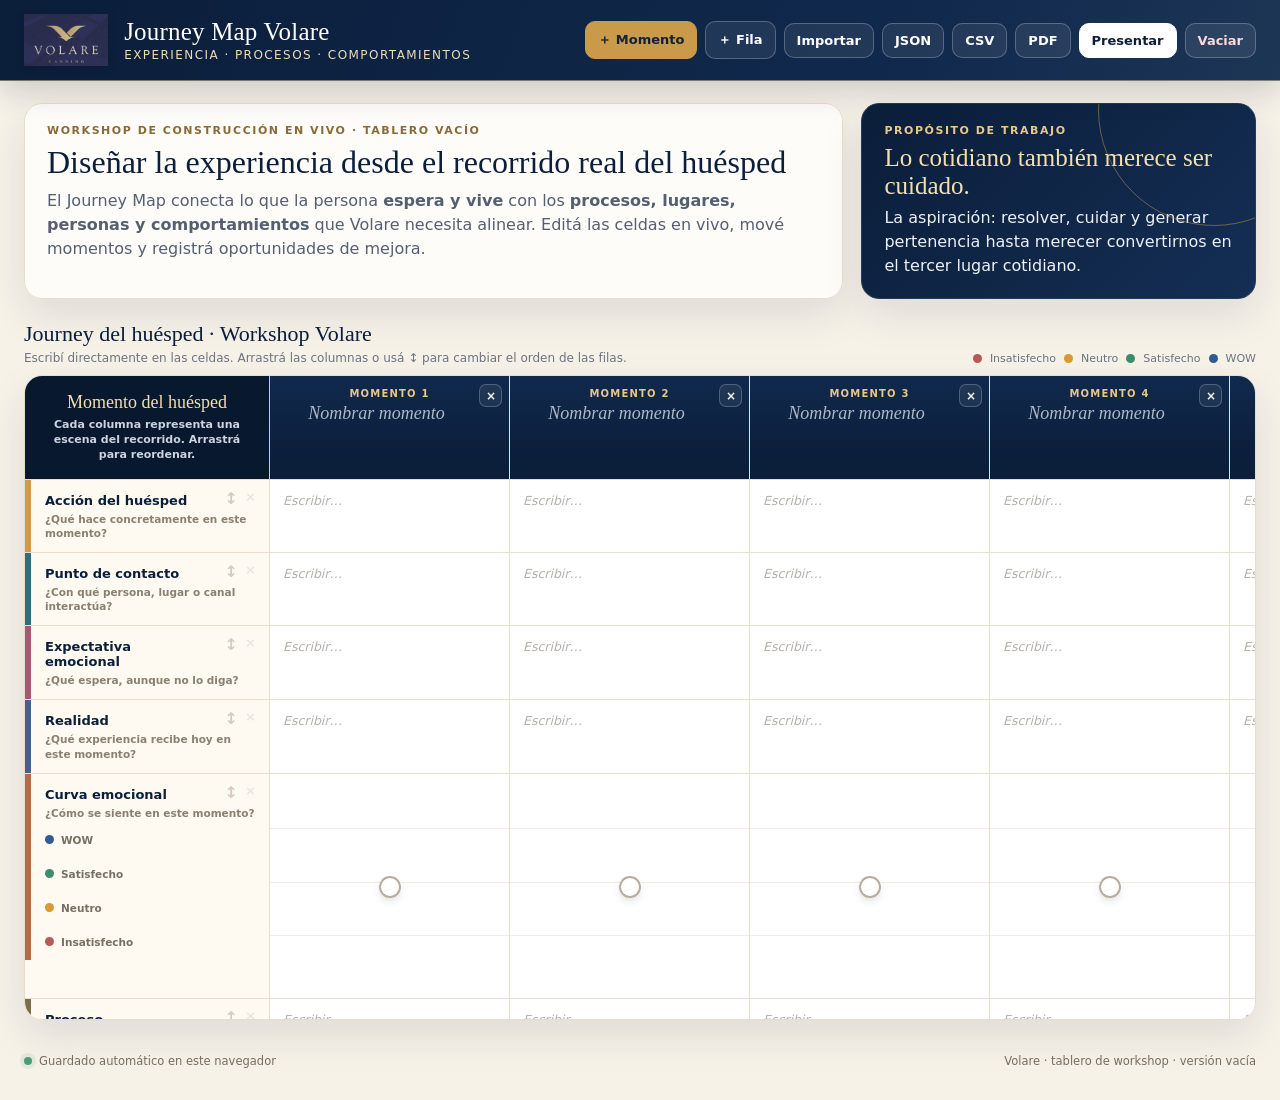
==== index (7).html @ 55993549 "nuevo movimiento filas" ====
<!doctype html>
<html lang="es">
<head>
<meta charset="utf-8" />
<meta name="viewport" content="width=device-width, initial-scale=1" />
<title>Journey Map Volare · Workshop</title>
<link rel="icon" type="image/png" sizes="64x64" href="[data-uri]" />
<style>
  :root{
    --navy:#0B1E3A;
    --navy-2:#132B50;
    --cream:#F7F2E8;
    --paper:#FFFCF7;
    --gold:#C89A4A;
    --gold-2:#E6C98F;
    --ink:#1C2740;
    --muted:#6E7480;
    --line:#E8DDC9;
    --good:#3A8D6D;
    --warn:#D79A35;
    --bad:#B85858;
    --wow:#325A93;
    --shadow:0 16px 40px rgba(11,30,58,.10);
  }
  *{box-sizing:border-box}
  html,body{margin:0;background:var(--cream);color:var(--ink);font-family:Inter, ui-sans-serif, system-ui, -apple-system, BlinkMacSystemFont,"Segoe UI",sans-serif}
  body{min-height:100vh}
  button,input,select,textarea{font:inherit}
  .app{min-height:100vh}
  .topbar{
    position:sticky; top:0; z-index:50;
    background:linear-gradient(110deg,var(--navy),#10294d 72%,#1d3656);
    color:white; box-shadow:0 10px 30px rgba(11,30,58,.18);
    border-bottom:1px solid rgba(230,201,143,.5);
  }
  .topbar-inner{max-width:1800px;margin:auto;padding:14px 24px;display:flex;gap:18px;align-items:center;justify-content:space-between}
  .brand{display:flex;align-items:center;gap:16px;min-width:300px}
  .brand img{height:52px;width:auto;object-fit:contain;filter:drop-shadow(0 2px 4px rgba(0,0,0,.15))}
  .brand-copy h1{font-family:Georgia, 'Times New Roman',serif;font-size:25px;line-height:1;margin:0 0 4px;font-weight:500;letter-spacing:.2px}
  .brand-copy p{margin:0;font-size:12px;letter-spacing:.12em;text-transform:uppercase;color:#eedcb7}
  .toolbar{display:flex;gap:8px;align-items:center;flex-wrap:wrap;justify-content:flex-end}
  .btn{border:1px solid rgba(255,255,255,.24);background:rgba(255,255,255,.08);color:white;border-radius:10px;padding:9px 12px;cursor:pointer;transition:.15s;display:inline-flex;gap:7px;align-items:center;font-weight:650;font-size:13px}
  .btn:hover{background:rgba(255,255,255,.16);transform:translateY(-1px)}
  .btn.gold{background:var(--gold);border-color:var(--gold);color:#12213a}
  .btn.gold:hover{background:#d8ad60}
  .btn.light{background:#fff;color:var(--navy);border-color:#fff}
  .btn.danger{color:#ffd8d8}
  .btn.small{padding:6px 9px;font-size:12px;border-radius:8px}
  .hero{max-width:1800px;margin:0 auto;padding:22px 24px 12px;display:grid;grid-template-columns:1.35fr .65fr;gap:18px}
  .hero-card{background:rgba(255,255,255,.74);border:1px solid var(--line);border-radius:18px;padding:20px 22px;box-shadow:var(--shadow);backdrop-filter:blur(7px)}
  .eyebrow{font-size:11px;text-transform:uppercase;letter-spacing:.14em;color:#8a6b37;font-weight:800;margin-bottom:7px}
  .hero h2{font-family:Georgia, 'Times New Roman',serif;font-weight:500;font-size:32px;margin:0 0 8px;color:var(--navy)}
  .hero p{margin:0;line-height:1.5;color:#555f70}
  .purpose{background:linear-gradient(135deg,var(--navy),#142e54);color:white;border-color:#243a5a;position:relative;overflow:hidden}
  .purpose:after{content:"";position:absolute;right:-75px;top:-110px;width:230px;height:230px;border:1px solid rgba(200,154,74,.5);border-radius:50%}
  .purpose .eyebrow{color:#e9c988}
  .purpose h3{font-family:Georgia,serif;font-size:25px;margin:3px 0 6px;color:#f4dfae;font-weight:500}
  .purpose p{color:#eef1f5;max-width:630px}
  .board-shell{max-width:1800px;margin:0 auto;padding:10px 24px 34px}
  .board-meta{display:flex;justify-content:space-between;align-items:flex-end;gap:14px;margin:0 0 10px}
  .board-meta h3{margin:0;font-family:Georgia,serif;font-size:22px;font-weight:500;color:var(--navy)}
  .board-meta .hint{font-size:12px;color:var(--muted);margin-top:4px}
  .legend{display:flex;gap:8px;align-items:center;flex-wrap:wrap;font-size:11px;color:#6c7280}
  .dot{width:9px;height:9px;border-radius:50%;display:inline-block}
  .board-wrap{background:white;border:1px solid var(--line);border-radius:18px;box-shadow:var(--shadow);overflow:auto;max-height:calc(100vh - 255px);position:relative}
  table{border-collapse:separate;border-spacing:0;min-width:1550px;width:max-content;background:white}
  th,td{border-right:1px solid #eadfcf;border-bottom:1px solid #eadfcf;vertical-align:top}
  thead th{position:sticky;top:0;z-index:20;background:var(--navy);color:white;min-width:240px;width:240px;padding:0}
  thead th.corner{left:0;z-index:35;min-width:245px;width:245px;background:#08192f;border-right:1px solid #e2c98f}
  .corner-inner{padding:16px 18px}
  .corner-title{font-family:Georgia,serif;font-size:18px;color:#f3dfb1;margin:0 0 5px;font-weight:500}
  .corner-sub{font-size:11px;color:#cbd4e0;line-height:1.35}
  .stage-head{padding:12px 12px 10px;min-height:86px;position:relative;cursor:grab;background:linear-gradient(180deg,#10294d,#0b1e3a)}
  .stage-head.dragging{opacity:.5}
  .stage-kicker{font-size:10px;text-transform:uppercase;letter-spacing:.12em;color:#e8c981;font-weight:800;margin-bottom:5px}
  .stage-title{font-family:Georgia,serif;font-weight:500;font-size:18px;line-height:1.1;padding-right:26px}
  .stage-title:empty:before{content:"Nombrar momento";color:#aeb8c6;font-style:italic}
  .stage-tools{position:absolute;right:7px;top:8px;display:flex;flex-direction:column;gap:5px}
  .icon-btn{width:23px;height:23px;border-radius:7px;border:1px solid rgba(255,255,255,.22);background:rgba(255,255,255,.07);color:#fff;cursor:pointer;display:grid;place-items:center;font-size:12px}
  .icon-btn:hover{background:rgba(255,255,255,.18)}
  tbody th{position:sticky;left:0;z-index:12;width:245px;min-width:245px;background:#fffaf1;padding:0;text-align:left}
  .row-label{padding:13px 14px 12px;border-left:6px solid var(--rowColor,#c89a4a);min-height:72px;position:relative}
  .row-label strong{font-size:13px;color:var(--navy);display:block;padding-right:52px}
  .row-label small{display:block;color:#898071;line-height:1.35;margin-top:4px;font-size:10.5px}
  .row-drag-handle{position:absolute;right:27px;top:8px;width:22px;height:22px;padding:0;border:0;background:transparent;color:#9a8e7b;cursor:grab;font-size:16px;line-height:1;opacity:.42;display:grid;place-items:center}
  .row-drag-handle:active{cursor:grabbing}
  .row-delete{position:absolute;right:7px;top:8px;border:0;background:transparent;color:#aaa;cursor:pointer;font-size:13px;opacity:.25}
  tr:hover .row-delete,tr:hover .row-drag-handle,.row-drag-handle:focus{opacity:1}
  tbody tr.row-dragging{opacity:.5}
  tbody tr.row-drop-target .row-label{box-shadow:inset 0 3px 0 var(--gold)}
  td{width:240px;min-width:240px;background:#fff;padding:0}
  .cell{min-height:72px;padding:12px 13px;line-height:1.45;font-size:12.5px;outline:none;white-space:pre-wrap;transition:background .12s}
  .cell:focus{background:#fff9ec;box-shadow:inset 0 0 0 2px rgba(200,154,74,.35)}
  .cell:empty:before{content:attr(data-placeholder);color:#b6b1aa;font-style:italic}
  .emotion-cell{position:relative;min-height:224px;height:224px;padding:0;overflow:visible;background:linear-gradient(to bottom,transparent 24%,#f0ece4 24%,#f0ece4 calc(24% + 1px),transparent calc(24% + 1px),transparent 48%,#f0ece4 48%,#f0ece4 calc(48% + 1px),transparent calc(48% + 1px),transparent 72%,#f0ece4 72%,#f0ece4 calc(72% + 1px),transparent calc(72% + 1px))}
  .emotion-segment{position:absolute;left:50%;top:0;width:100%;height:224px;overflow:visible;pointer-events:none;z-index:2}
  .emotion-segment line{stroke:#0B1E3A;stroke-width:3;stroke-linecap:round;opacity:.7}
  .emotion-point{position:absolute;left:50%;width:18px;height:18px;margin-left:-9px;border:3px solid white;border-radius:50%;box-shadow:0 0 0 2px currentColor,0 4px 10px rgba(11,30,58,.18);cursor:pointer;z-index:4;transition:transform .15s}
  .emotion-point:hover{transform:scale(1.14)}
  .emotion-point.empty{top:104px!important;color:#b7ad9c;background:#fff;border-color:#fff;border-style:dashed}
  .emotion-menu{position:fixed;z-index:140;display:none;width:180px;padding:7px;border:1px solid #ded3c0;border-radius:12px;background:white;box-shadow:0 18px 55px rgba(11,30,58,.22)}
  .emotion-menu.show{display:grid;gap:3px}
  .emotion-option{display:flex;align-items:center;gap:9px;width:100%;border:0;border-radius:8px;padding:8px 9px;background:transparent;color:var(--ink);cursor:pointer;text-align:left;font-size:12px}
  .emotion-option:hover{background:#f6f0e5}
  .emotion-option i{width:10px;height:10px;border-radius:50%;display:block}
  .emotion-option.clear{color:#8b806e;border-top:1px solid #eee5d7;border-radius:0;margin-top:3px;padding-top:9px}
  .emotion-labels{display:grid;gap:22px;margin-top:14px;color:#766f64;font-size:10.5px;font-weight:700}
  .emotion-labels span{display:flex;align-items:center;gap:7px}
  .emotion-labels i{width:9px;height:9px;border-radius:50%}
  .project-cell{min-height:108px;padding:10px}
  .project-mini{border:1px dashed #dcccae;border-radius:10px;padding:9px;background:#fffbf4}
  .project-mini input,.project-mini select{width:100%;border:0;border-bottom:1px solid #e2d6c2;background:transparent;padding:4px 2px;color:var(--ink);outline:none;font-size:11.5px;margin-bottom:6px}
  .project-grid{display:grid;grid-template-columns:1fr 1fr;gap:5px}
  .attach-cell{min-height:72px;padding:9px}
  .attach-zone{border:1px dashed #d8ceb9;background:#fffcf7;border-radius:10px;padding:8px;min-height:54px}
  .attach-zone label{font-size:11px;color:#8b7755;cursor:pointer;font-weight:700}
  .attach-zone input{display:none}
  .file-pill{display:flex;justify-content:space-between;gap:7px;align-items:center;background:#f2eadb;border-radius:7px;padding:5px 7px;font-size:10.5px;margin-top:5px}
  .file-pill button{border:0;background:transparent;color:#9b5757;cursor:pointer}
  .footerbar{max-width:1800px;margin:0 auto 32px;padding:0 24px;display:flex;justify-content:space-between;gap:12px;align-items:center;color:#786f61;font-size:11.5px}
  .autosave{display:flex;align-items:center;gap:7px}.autosave:before{content:"";width:8px;height:8px;border-radius:50%;background:#4f9c78;box-shadow:0 0 0 4px rgba(79,156,120,.12)}
  .modal{position:fixed;inset:0;background:rgba(5,15,30,.56);z-index:100;display:none;align-items:center;justify-content:center;padding:20px}
  .modal.show{display:flex}
  .modal-card{width:min(600px,96vw);background:white;border-radius:18px;box-shadow:0 25px 80px rgba(0,0,0,.28);padding:22px}
  .modal-card h3{font-family:Georgia,serif;color:var(--navy);font-size:24px;margin:0 0 16px}
  .field{display:grid;gap:6px;margin-bottom:12px}.field label{font-size:11px;font-weight:800;color:#766b5a;text-transform:uppercase;letter-spacing:.08em}.field input,.field textarea,.field select{border:1px solid #ddd1bd;border-radius:10px;padding:10px;outline:none}.field textarea{min-height:90px;resize:vertical}
  .modal-actions{display:flex;justify-content:flex-end;gap:8px;margin-top:16px}.modal-actions .btn{color:var(--navy);border-color:#ddd1bd;background:#fff}.modal-actions .btn.gold{background:var(--gold);border-color:var(--gold)}
  .presentation .topbar,.presentation .hero,.presentation .footerbar,.presentation .board-meta .legend{display:none}
  .presentation .board-shell{padding:0;max-width:none}.presentation .board-wrap{border-radius:0;max-height:100vh;border:0;box-shadow:none}.presentation table{min-width:100vw}.presentation .row-delete,.presentation .row-drag-handle,.presentation .stage-tools{display:none}
  .presentation .cell{font-size:14px}.presentation .row-label strong{font-size:14px}
  @media(max-width:900px){.hero{grid-template-columns:1fr}.brand-copy{display:none}.brand{min-width:auto}.topbar-inner{padding:10px 12px}.toolbar{gap:5px}.btn{padding:8px 9px}.hero,.board-shell,.footerbar{padding-left:12px;padding-right:12px}.hero h2{font-size:26px}}
  @media print{.topbar,.hero,.footerbar,.board-meta .legend{display:none!important}.board-shell{padding:0!important;max-width:none}.board-wrap{overflow:visible;max-height:none;border:0;box-shadow:none}.stage-tools,.row-delete,.row-drag-handle{display:none!important}table{transform-origin:top left;font-size:8px}body{background:white}}
</style>
</head>
<body>
<div class="app" id="app">
  <header class="topbar">
    <div class="topbar-inner">
      <div class="brand">
        <img src="[data-uri]" alt="Volare" />
        <div class="brand-copy"><h1>Journey Map Volare</h1><p>Experiencia · Procesos · Comportamientos</p></div>
      </div>
      <div class="toolbar">
        <button class="btn gold" id="addStageBtn">＋ Momento</button>
        <button class="btn" id="addRowBtn">＋ Fila</button>
        <button class="btn" id="importBtn">Importar</button>
        <button class="btn" id="exportJsonBtn">JSON</button>
        <button class="btn" id="exportCsvBtn">CSV</button>
        <button class="btn" id="printBtn">PDF</button>
        <button class="btn light" id="presentationBtn">Presentar</button>
        <button class="btn danger" id="resetBtn">Vaciar</button>
      </div>
    </div>
  </header>

  <section class="hero">
    <div class="hero-card">
      <div class="eyebrow">Workshop de construcción en vivo · Tablero vacío</div>
      <h2>Diseñar la experiencia desde el recorrido real del huésped</h2>
      <p>El Journey Map conecta lo que la persona <b>espera y vive</b> con los <b>procesos, lugares, personas y comportamientos</b> que Volare necesita alinear. Editá las celdas en vivo, mové momentos y registrá oportunidades de mejora.</p>
    </div>
    <div class="hero-card purpose">
      <div class="eyebrow">Propósito de trabajo</div>
      <h3>Lo cotidiano también merece ser cuidado.</h3>
      <p>La aspiración: resolver, cuidar y generar pertenencia hasta merecer convertirnos en el tercer lugar cotidiano.</p>
    </div>
  </section>

  <main class="board-shell">
    <div class="board-meta">
      <div><h3>Journey del huésped · Workshop Volare</h3><div class="hint">Escribí directamente en las celdas. Arrastrá las columnas o usá ↕ para cambiar el orden de las filas.</div></div>
      <div class="legend"><span class="dot" style="background:#B85858"></span>Insatisfecho <span class="dot" style="background:#D79A35"></span>Neutro <span class="dot" style="background:#3A8D6D"></span>Satisfecho <span class="dot" style="background:#325A93"></span>WOW</div>
    </div>
    <div class="board-wrap" id="boardWrap"><table id="journeyTable"></table></div>
  </main>

  <div class="footerbar"><div class="autosave" id="saveStatus">Guardado automático en este navegador</div><div>Volare · tablero de workshop · versión vacía</div></div>
</div>

<div class="modal" id="stageModal"><div class="modal-card"><h3>Agregar momento del Journey</h3><div class="field"><label>Nombre del momento</label><input id="newStageName" placeholder="Ej. Visita al comercio" /></div><div class="field"><label>Descripción breve</label><input id="newStageDesc" placeholder="Ej. El huésped ingresa al local elegido" /></div><div class="modal-actions"><button class="btn" data-close="stageModal">Cancelar</button><button class="btn gold" id="saveStageBtn">Agregar</button></div></div></div>
<div class="modal" id="rowModal"><div class="modal-card"><h3>Agregar fila de análisis</h3><div class="field"><label>Título</label><input id="newRowName" placeholder="Ej. Indicador / señal" /></div><div class="field"><label>Ayuda / pregunta guía</label><input id="newRowHelp" placeholder="Ej. ¿Qué señal nos permite aprender?" /></div><div class="field"><label>Tipo de fila</label><select id="newRowType"><option value="text">Texto editable</option><option value="emotion">Curva emocional</option><option value="project">Proyecto / oportunidad</option><option value="attachments">Adjuntos</option></select></div><div class="field"><label>Color</label><input id="newRowColor" type="color" value="#C89A4A" /></div><div class="modal-actions"><button class="btn" data-close="rowModal">Cancelar</button><button class="btn gold" id="saveRowBtn">Agregar</button></div></div></div>
<div class="emotion-menu" id="emotionMenu" role="menu" aria-label="Seleccionar emoción">
  <button class="emotion-option" data-emotion="3"><i style="background:#325A93"></i>WOW</button>
  <button class="emotion-option" data-emotion="2"><i style="background:#3A8D6D"></i>Satisfecho</button>
  <button class="emotion-option" data-emotion="1"><i style="background:#D79A35"></i>Neutro</button>
  <button class="emotion-option" data-emotion="0"><i style="background:#B85858"></i>Insatisfecho</button>
  <button class="emotion-option clear" data-emotion="clear">Quitar selección</button>
</div>
<input type="file" id="importFile" accept="application/json" style="display:none" />

<script>
const KEY='volareJourneyMapWorkshop_v02';
const EMOTIONS={
  0:{label:'Insatisfecho',color:'#B85858',y:178},
  1:{label:'Neutro',color:'#D79A35',y:130},
  2:{label:'Satisfecho',color:'#3A8D6D',y:82},
  3:{label:'WOW',color:'#325A93',y:34}
};
const defaultData={
  title:'Journey del huésped · Workshop Volare',
  stages:[
    {id:'s1',name:'',desc:''},
    {id:'s2',name:'',desc:''},
    {id:'s3',name:'',desc:''},
    {id:'s4',name:'',desc:''},
    {id:'s5',name:'',desc:''},
    {id:'s6',name:'',desc:''},
    {id:'s7',name:'',desc:''},
    {id:'s8',name:'',desc:''}
  ],
  rows:[
    {id:'r1',name:'Acción del huésped',help:'¿Qué hace concretamente en este momento?',type:'text',color:'#D09A4A'},
    {id:'r2',name:'Punto de contacto',help:'¿Con qué persona, lugar o canal interactúa?',type:'text',color:'#2F6D78'},
    {id:'r3',name:'Expectativa emocional',help:'¿Qué espera, aunque no lo diga?',type:'text',color:'#A55A73'},
    {id:'r4',name:'Realidad',help:'¿Qué experiencia recibe hoy en este momento?',type:'text',color:'#4B5F8B'},
    {id:'r5',name:'Curva emocional',help:'¿Cómo se siente en este momento?',type:'emotion',color:'#B36B4A'},
    {id:'r6',name:'Proceso',help:'¿Qué proceso sostiene la experiencia?',type:'text',color:'#7B6D4A'},
    {id:'r7',name:'Lugar / detalles',help:'¿Qué debe aportar el espacio físico?',type:'text',color:'#5D8872'},
    {id:'r8',name:'Personas / roles',help:'¿Quién participa y con qué responsabilidad?',type:'text',color:'#6D5D87'},
    {id:'r9',name:'Cultura / comportamiento',help:'¿Qué rasgos y conductas Volare deben aparecer?',type:'text',color:'#BA7B42'},
    {id:'r10',name:'Indicador / señal',help:'¿Qué podemos medir, observar o escuchar?',type:'text',color:'#4E7B91'},
    {id:'r11',name:'Oportunidades de mejora / Proyectos',help:'Definir prioridad, responsable, fecha y objetivo.',type:'project',color:'#9A5964'},
    {id:'r12',name:'Adjuntos',help:'Evidencias, fotos, procesos, documentos.',type:'attachments',color:'#8C806B'}
  ],
  cells:{},
  emotions:{},
  projects:{},
  attachments:{}
};
let data=loadData();
let draggedStageId=null;
let draggedRowId=null;
function uid(p){return p+'_'+Math.random().toString(36).slice(2,8)}
function loadData(){try{const x=localStorage.getItem(KEY);return x?JSON.parse(x):structuredClone(defaultData)}catch(e){return structuredClone(defaultData)}}
let saveTimer;
function saveData(){clearTimeout(saveTimer);document.getElementById('saveStatus').textContent='Guardando…';saveTimer=setTimeout(()=>{localStorage.setItem(KEY,JSON.stringify(data));document.getElementById('saveStatus').textContent='Guardado automático en este navegador'},250)}
function esc(s=''){return String(s).replace(/[&<>"']/g,c=>({'&':'&amp;','<':'&lt;','>':'&gt;','"':'&quot;',"'":'&#039;'}[c]))}
function render(){
 const table=document.getElementById('journeyTable');
 let html='<thead><tr><th class="corner"><div class="corner-inner"><div class="corner-title">Momento del huésped</div><div class="corner-sub">Cada columna representa una escena del recorrido. Arrastrá para reordenar.</div></div></th>';
 data.stages.forEach((s,i)=>{html+=`<th draggable="true" data-stage="${s.id}"><div class="stage-head"><div class="stage-kicker">Momento ${i+1}</div><div class="stage-title" contenteditable="true" data-stage-title="${s.id}">${esc(s.name)}</div><div class="stage-tools"><button class="icon-btn" title="Eliminar" data-delete-stage="${s.id}">×</button></div></div></th>`});
 html+='</tr></thead><tbody>';
 data.rows.forEach(r=>{
   const scale=r.type==='emotion'?`<div class="emotion-labels"><span><i style="background:#325A93"></i>WOW</span><span><i style="background:#3A8D6D"></i>Satisfecho</span><span><i style="background:#D79A35"></i>Neutro</span><span><i style="background:#B85858"></i>Insatisfecho</span></div>`:'';
   html+=`<tr data-row-target="${r.id}"><th><div class="row-label" style="--rowColor:${r.color}"><strong contenteditable="true" data-row-title="${r.id}">${esc(r.name)}</strong><small contenteditable="true" data-row-help="${r.id}">${esc(r.help||'')}</small>${scale}<button class="row-drag-handle" type="button" draggable="true" title="Arrastrar para reordenar fila" aria-label="Mover fila ${esc(r.name)}" data-drag-row="${r.id}">↕</button><button class="row-delete" title="Eliminar fila" data-delete-row="${r.id}">×</button></div></th>`;
   data.stages.forEach(s=>{html+=`<td>${renderCell(r,s)}</td>`});
   html+='</tr>';
 });
 html+='</tbody>'; table.innerHTML=html; bindTable();
}
function renderCell(r,s){
 if(r.type==='emotion'){
   const i=data.stages.findIndex(stage=>stage.id===s.id),v=data.emotions[s.id],next=data.stages[i+1],nv=next?data.emotions[next.id]:null;
   const selected=v!==undefined&&v!==null,emotion=selected?EMOTIONS[v]:null,nextSelected=nv!==undefined&&nv!==null,nextEmotion=nextSelected?EMOTIONS[nv]:null;
   const segment=emotion&&nextEmotion?`<svg class="emotion-segment" viewBox="0 0 240 224" preserveAspectRatio="none" aria-hidden="true"><line x1="0" y1="${emotion.y}" x2="240" y2="${nextEmotion.y}"></line></svg>`:'';
   return `<div class="emotion-cell">${segment}<button class="emotion-point ${selected?'':'empty'}" style="top:${selected?emotion.y-9:104}px;color:${selected?emotion.color:'#b7ad9c'};background:${selected?emotion.color:'#fff'}" data-emotion-point="${s.id}" title="${selected?emotion.label:'Seleccionar emoción'}" aria-label="${selected?emotion.label:'Seleccionar emoción'}"></button></div>`
 }
 if(r.type==='project'){const p=data.projects[s.id]||{name:'',priority:'Media',owner:'',date:'',objective:''};return `<div class="project-cell"><div class="project-mini"><input data-proj="name" data-stage="${s.id}" placeholder="Proyecto / oportunidad" value="${esc(p.name)}"><div class="project-grid"><select data-proj="priority" data-stage="${s.id}"><option ${p.priority==='Alta'?'selected':''}>Alta</option><option ${p.priority==='Media'?'selected':''}>Media</option><option ${p.priority==='Baja'?'selected':''}>Baja</option></select><input data-proj="owner" data-stage="${s.id}" placeholder="Responsable" value="${esc(p.owner)}"></div><input data-proj="objective" data-stage="${s.id}" placeholder="Objetivo / resultado esperado" value="${esc(p.objective)}"><input data-proj="date" data-stage="${s.id}" type="date" value="${esc(p.date)}"></div></div>`}
 if(r.type==='attachments'){const key=r.id+'_'+s.id;const files=data.attachments[key]||[];return `<div class="attach-cell"><div class="attach-zone"><label>＋ Adjuntar evidencia<input type="file" multiple data-attach="${key}"></label>${files.map((f,i)=>`<div class="file-pill"><span title="${esc(f.name)}">📎 ${esc(f.name)}</span><button data-remove-attachment="${key}" data-file-index="${i}">×</button></div>`).join('')}</div></div>`}
 const key=r.id+'_'+s.id;return `<div class="cell" contenteditable="true" data-cell="${key}" data-placeholder="Escribir…">${esc(data.cells[key]||'')}</div>`
}
function bindTable(){
 document.querySelectorAll('[data-cell]').forEach(el=>el.addEventListener('input',e=>{data.cells[e.currentTarget.dataset.cell]=e.currentTarget.innerText;saveData()}));
 document.querySelectorAll('[data-stage-title]').forEach(el=>el.addEventListener('input',e=>{const s=data.stages.find(x=>x.id===e.currentTarget.dataset.stageTitle);if(s){s.name=e.currentTarget.innerText;saveData()}}));
 document.querySelectorAll('[data-row-title]').forEach(el=>el.addEventListener('input',e=>{const r=data.rows.find(x=>x.id===e.currentTarget.dataset.rowTitle);if(r){r.name=e.currentTarget.innerText;saveData()}}));
 document.querySelectorAll('[data-row-help]').forEach(el=>el.addEventListener('input',e=>{const r=data.rows.find(x=>x.id===e.currentTarget.dataset.rowHelp);if(r){r.help=e.currentTarget.innerText;saveData()}}));
 document.querySelectorAll('[data-emotion-point]').forEach(b=>b.addEventListener('click',e=>openEmotionMenu(e.currentTarget,e.currentTarget.dataset.emotionPoint)));
 document.querySelectorAll('[data-proj]').forEach(el=>el.addEventListener('input',e=>{const sid=e.currentTarget.dataset.stage;data.projects[sid]=data.projects[sid]||{};data.projects[sid][e.currentTarget.dataset.proj]=e.currentTarget.value;saveData()}));
 document.querySelectorAll('[data-delete-stage]').forEach(b=>b.addEventListener('click',()=>deleteStage(b.dataset.deleteStage)));
 document.querySelectorAll('[data-delete-row]').forEach(b=>b.addEventListener('click',()=>deleteRow(b.dataset.deleteRow)));
 document.querySelectorAll('thead th[data-stage]').forEach(th=>{th.addEventListener('dragstart',e=>{draggedStageId=th.dataset.stage;th.querySelector('.stage-head').classList.add('dragging');e.dataTransfer.effectAllowed='move'});th.addEventListener('dragend',()=>{th.querySelector('.stage-head').classList.remove('dragging');draggedStageId=null});th.addEventListener('dragover',e=>{e.preventDefault();e.dataTransfer.dropEffect='move'});th.addEventListener('drop',e=>{e.preventDefault();const target=th.dataset.stage;if(!draggedStageId||target===draggedStageId)return;const from=data.stages.findIndex(x=>x.id===draggedStageId),to=data.stages.findIndex(x=>x.id===target);const [item]=data.stages.splice(from,1);data.stages.splice(to,0,item);saveData();render()})});
 document.querySelectorAll('[data-drag-row]').forEach(handle=>{handle.addEventListener('dragstart',e=>{draggedRowId=handle.dataset.dragRow;handle.closest('tr')?.classList.add('row-dragging');e.dataTransfer.effectAllowed='move';e.dataTransfer.setData('text/plain',draggedRowId)});handle.addEventListener('dragend',()=>{handle.closest('tr')?.classList.remove('row-dragging');document.querySelectorAll('[data-row-target]').forEach(row=>row.classList.remove('row-drop-target'));draggedRowId=null})});
 document.querySelectorAll('[data-row-target]').forEach(tr=>{tr.addEventListener('dragover',e=>{if(!draggedRowId)return;e.preventDefault();e.dataTransfer.dropEffect='move';document.querySelectorAll('[data-row-target]').forEach(row=>row.classList.remove('row-drop-target'));tr.classList.add('row-drop-target')});tr.addEventListener('dragleave',()=>tr.classList.remove('row-drop-target'));tr.addEventListener('drop',e=>{e.preventDefault();const target=tr.dataset.rowTarget;tr.classList.remove('row-drop-target');if(!draggedRowId||target===draggedRowId)return;const from=data.rows.findIndex(x=>x.id===draggedRowId),to=data.rows.findIndex(x=>x.id===target);if(from<0||to<0)return;const [item]=data.rows.splice(from,1);data.rows.splice(to,0,item);saveData();render()})});
 document.querySelectorAll('[data-attach]').forEach(inp=>inp.addEventListener('change',async e=>{const key=e.currentTarget.dataset.attach;data.attachments[key]=data.attachments[key]||[];for(const file of e.currentTarget.files){data.attachments[key].push({name:file.name,size:file.size,type:file.type,lastModified:file.lastModified})}saveData();render()}));
 document.querySelectorAll('[data-remove-attachment]').forEach(b=>b.addEventListener('click',()=>{const k=b.dataset.removeAttachment,i=+b.dataset.fileIndex;data.attachments[k].splice(i,1);saveData();render()}));
}
function deleteStage(id){if(data.stages.length<=1)return alert('Debe quedar al menos un momento.');if(!confirm('¿Eliminar este momento y todo su contenido?'))return;data.stages=data.stages.filter(x=>x.id!==id);Object.keys(data.cells).filter(k=>k.endsWith('_'+id)).forEach(k=>delete data.cells[k]);delete data.emotions[id];delete data.projects[id];Object.keys(data.attachments).filter(k=>k.endsWith('_'+id)).forEach(k=>delete data.attachments[k]);saveData();render()}
function deleteRow(id){if(!confirm('¿Eliminar esta fila?'))return;data.rows=data.rows.filter(x=>x.id!==id);Object.keys(data.cells).filter(k=>k.startsWith(id+'_')).forEach(k=>delete data.cells[k]);saveData();render()}
function showModal(id){document.getElementById(id).classList.add('show')}function hideModal(id){document.getElementById(id).classList.remove('show')}
let activeEmotionStage=null;
function openEmotionMenu(button,stageId){
 const menu=document.getElementById('emotionMenu'),rect=button.getBoundingClientRect();activeEmotionStage=stageId;
 menu.style.left=Math.min(rect.left-80,window.innerWidth-192)+'px';menu.style.top=Math.min(rect.bottom+10,window.innerHeight-210)+'px';menu.classList.add('show');
}
function closeEmotionMenu(){document.getElementById('emotionMenu').classList.remove('show');activeEmotionStage=null}
document.querySelectorAll('[data-emotion]').forEach(button=>button.addEventListener('click',()=>{
 if(!activeEmotionStage)return;const value=button.dataset.emotion;
 if(value==='clear')delete data.emotions[activeEmotionStage];else data.emotions[activeEmotionStage]=+value;
 closeEmotionMenu();saveData();render();
}));
document.addEventListener('click',event=>{const menu=document.getElementById('emotionMenu');if(menu.classList.contains('show')&&!menu.contains(event.target)&&!event.target.closest('[data-emotion-point]'))closeEmotionMenu()});
document.querySelectorAll('[data-close]').forEach(b=>b.addEventListener('click',()=>hideModal(b.dataset.close)));
document.getElementById('addStageBtn').onclick=()=>{document.getElementById('newStageName').value='';document.getElementById('newStageDesc').value='';showModal('stageModal');setTimeout(()=>document.getElementById('newStageName').focus(),50)};
document.getElementById('saveStageBtn').onclick=()=>{const name=document.getElementById('newStageName').value.trim();if(!name)return;data.stages.push({id:uid('s'),name,desc:document.getElementById('newStageDesc').value.trim()});saveData();render();hideModal('stageModal')};
document.getElementById('addRowBtn').onclick=()=>{document.getElementById('newRowName').value='';document.getElementById('newRowHelp').value='';showModal('rowModal');setTimeout(()=>document.getElementById('newRowName').focus(),50)};
document.getElementById('saveRowBtn').onclick=()=>{const name=document.getElementById('newRowName').value.trim();if(!name)return;data.rows.push({id:uid('r'),name,help:document.getElementById('newRowHelp').value.trim(),type:document.getElementById('newRowType').value,color:document.getElementById('newRowColor').value});saveData();render();hideModal('rowModal')};
function download(filename,text,type='application/json'){const a=document.createElement('a');a.href=URL.createObjectURL(new Blob([text],{type}));a.download=filename;a.click();setTimeout(()=>URL.revokeObjectURL(a.href),1000)}
document.getElementById('exportJsonBtn').onclick=()=>download('Journey_Map_Volare_Workshop.json',JSON.stringify(data,null,2));
document.getElementById('exportCsvBtn').onclick=()=>{const q=v=>'"'+String(v??'').replaceAll('"','""').replaceAll('\n',' ')+'"';let rows=[['Capa',...data.stages.map((s,i)=>s.name||`Momento ${i+1}`)]];data.rows.forEach(r=>{if(r.type==='emotion')rows.push([r.name,...data.stages.map(s=>data.emotions[s.id]===undefined?'':EMOTIONS[data.emotions[s.id]].label)]);else if(r.type==='project')rows.push([r.name,...data.stages.map(s=>(data.projects[s.id]?.name||'')+' | '+(data.projects[s.id]?.objective||''))]);else if(r.type==='attachments')rows.push([r.name,...data.stages.map(s=>(data.attachments[r.id+'_'+s.id]||[]).map(f=>f.name).join('; '))]);else rows.push([r.name,...data.stages.map(s=>data.cells[r.id+'_'+s.id]||'')])});download('Journey_Map_Volare_Workshop.csv',rows.map(r=>r.map(q).join(',')).join('\n'),'text/csv')};
document.getElementById('importBtn').onclick=()=>document.getElementById('importFile').click();document.getElementById('importFile').onchange=e=>{const f=e.target.files[0];if(!f)return;const reader=new FileReader();reader.onload=()=>{try{const parsed=JSON.parse(reader.result);if(!parsed.stages||!parsed.rows)throw 0;data=parsed;saveData();render()}catch{alert('Archivo JSON no válido.')}};reader.readAsText(f)};
document.getElementById('printBtn').onclick=()=>window.print();
document.getElementById('presentationBtn').onclick=()=>{document.body.classList.toggle('presentation');if(document.body.classList.contains('presentation'))document.documentElement.requestFullscreen?.().catch(()=>{})};
document.addEventListener('keydown',e=>{if(e.key==='Escape'&&document.body.classList.contains('presentation'))document.body.classList.remove('presentation')});
document.getElementById('resetBtn').onclick=()=>{if(confirm('¿Vaciar todo el tablero? Se perderán los cambios guardados en este navegador.')){data=structuredClone(defaultData);saveData();render()}};
render();
</script>
</body>
</html>
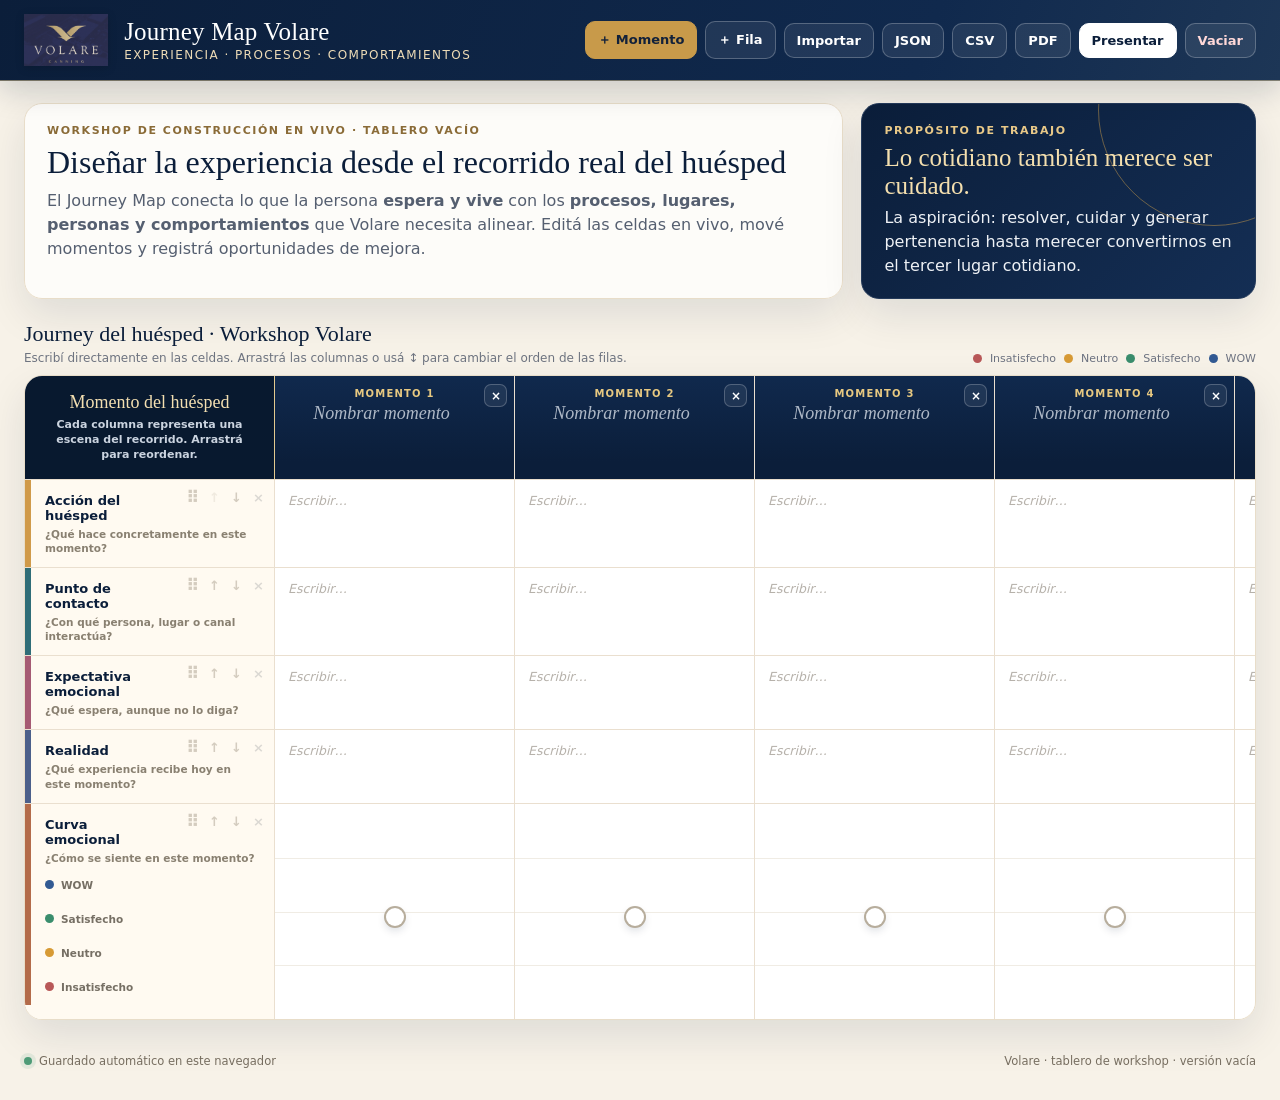
==== commit e5bce4a2: "Add files via upload" ====
--- a/index (7).html
+++ b/index (7).html
@@ -80,14 +80,18 @@
   .icon-btn:hover{background:rgba(255,255,255,.18)}
   tbody th{position:sticky;left:0;z-index:12;width:245px;min-width:245px;background:#fffaf1;padding:0;text-align:left}
   .row-label{padding:13px 14px 12px;border-left:6px solid var(--rowColor,#c89a4a);min-height:72px;position:relative}
-  .row-label strong{font-size:13px;color:var(--navy);display:block;padding-right:52px}
+  .row-label strong{font-size:13px;color:var(--navy);display:block;padding-right:94px}
   .row-label small{display:block;color:#898071;line-height:1.35;margin-top:4px;font-size:10.5px}
-  .row-drag-handle{position:absolute;right:27px;top:8px;width:22px;height:22px;padding:0;border:0;background:transparent;color:#9a8e7b;cursor:grab;font-size:16px;line-height:1;opacity:.42;display:grid;place-items:center}
-  .row-drag-handle:active{cursor:grabbing}
-  .row-delete{position:absolute;right:7px;top:8px;border:0;background:transparent;color:#aaa;cursor:pointer;font-size:13px;opacity:.25}
-  tr:hover .row-delete,tr:hover .row-drag-handle,.row-drag-handle:focus{opacity:1}
+  .row-tools{position:absolute;right:5px;top:6px;display:flex;align-items:center;gap:1px}
+  .row-drag-handle,.row-move-btn,.row-delete{position:static;width:21px;height:23px;padding:0;border:0;background:transparent;color:#9a8e7b;display:grid;place-items:center;line-height:1;opacity:.42}
+  .row-drag-handle{cursor:grab;font-size:17px;touch-action:none;user-select:none;-webkit-user-select:none}
+  .row-drag-handle:active,.is-row-dragging .row-drag-handle{cursor:grabbing}
+  .row-move-btn{cursor:pointer;font-size:13px}
+  .row-move-btn:disabled{opacity:.14!important;cursor:default}
+  .row-delete{cursor:pointer;font-size:13px;color:#aaa}
+  tr:hover .row-delete,tr:hover .row-drag-handle,tr:hover .row-move-btn,.row-drag-handle:focus,.row-move-btn:focus{opacity:1}
   tbody tr.row-dragging{opacity:.5}
-  tbody tr.row-drop-target .row-label{box-shadow:inset 0 3px 0 var(--gold)}
+  tbody tr.row-drop-target .row-label{box-shadow:inset 0 0 0 3px var(--gold);background:#fff4d9}
   td{width:240px;min-width:240px;background:#fff;padding:0}
   .cell{min-height:72px;padding:12px 13px;line-height:1.45;font-size:12.5px;outline:none;white-space:pre-wrap;transition:background .12s}
   .cell:focus{background:#fff9ec;box-shadow:inset 0 0 0 2px rgba(200,154,74,.35)}
@@ -126,10 +130,10 @@
   .field{display:grid;gap:6px;margin-bottom:12px}.field label{font-size:11px;font-weight:800;color:#766b5a;text-transform:uppercase;letter-spacing:.08em}.field input,.field textarea,.field select{border:1px solid #ddd1bd;border-radius:10px;padding:10px;outline:none}.field textarea{min-height:90px;resize:vertical}
   .modal-actions{display:flex;justify-content:flex-end;gap:8px;margin-top:16px}.modal-actions .btn{color:var(--navy);border-color:#ddd1bd;background:#fff}.modal-actions .btn.gold{background:var(--gold);border-color:var(--gold)}
   .presentation .topbar,.presentation .hero,.presentation .footerbar,.presentation .board-meta .legend{display:none}
-  .presentation .board-shell{padding:0;max-width:none}.presentation .board-wrap{border-radius:0;max-height:100vh;border:0;box-shadow:none}.presentation table{min-width:100vw}.presentation .row-delete,.presentation .row-drag-handle,.presentation .stage-tools{display:none}
+  .presentation .board-shell{padding:0;max-width:none}.presentation .board-wrap{border-radius:0;max-height:100vh;border:0;box-shadow:none}.presentation table{min-width:100vw}.presentation .row-tools,.presentation .stage-tools{display:none}
   .presentation .cell{font-size:14px}.presentation .row-label strong{font-size:14px}
   @media(max-width:900px){.hero{grid-template-columns:1fr}.brand-copy{display:none}.brand{min-width:auto}.topbar-inner{padding:10px 12px}.toolbar{gap:5px}.btn{padding:8px 9px}.hero,.board-shell,.footerbar{padding-left:12px;padding-right:12px}.hero h2{font-size:26px}}
-  @media print{.topbar,.hero,.footerbar,.board-meta .legend{display:none!important}.board-shell{padding:0!important;max-width:none}.board-wrap{overflow:visible;max-height:none;border:0;box-shadow:none}.stage-tools,.row-delete,.row-drag-handle{display:none!important}table{transform-origin:top left;font-size:8px}body{background:white}}
+  @media print{.topbar,.hero,.footerbar,.board-meta .legend{display:none!important}.board-shell{padding:0!important;max-width:none}.board-wrap{overflow:visible;max-height:none;border:0;box-shadow:none}.stage-tools,.row-tools{display:none!important}table{transform-origin:top left;font-size:8px}body{background:white}}
 </style>
 </head>
 <body>
@@ -240,9 +244,9 @@
  let html='<thead><tr><th class="corner"><div class="corner-inner"><div class="corner-title">Momento del huésped</div><div class="corner-sub">Cada columna representa una escena del recorrido. Arrastrá para reordenar.</div></div></th>';
  data.stages.forEach((s,i)=>{html+=`<th draggable="true" data-stage="${s.id}"><div class="stage-head"><div class="stage-kicker">Momento ${i+1}</div><div class="stage-title" contenteditable="true" data-stage-title="${s.id}">${esc(s.name)}</div><div class="stage-tools"><button class="icon-btn" title="Eliminar" data-delete-stage="${s.id}">×</button></div></div></th>`});
  html+='</tr></thead><tbody>';
- data.rows.forEach(r=>{
+ data.rows.forEach((r,rowIndex)=>{
    const scale=r.type==='emotion'?`<div class="emotion-labels"><span><i style="background:#325A93"></i>WOW</span><span><i style="background:#3A8D6D"></i>Satisfecho</span><span><i style="background:#D79A35"></i>Neutro</span><span><i style="background:#B85858"></i>Insatisfecho</span></div>`:'';
-   html+=`<tr data-row-target="${r.id}"><th><div class="row-label" style="--rowColor:${r.color}"><strong contenteditable="true" data-row-title="${r.id}">${esc(r.name)}</strong><small contenteditable="true" data-row-help="${r.id}">${esc(r.help||'')}</small>${scale}<button class="row-drag-handle" type="button" draggable="true" title="Arrastrar para reordenar fila" aria-label="Mover fila ${esc(r.name)}" data-drag-row="${r.id}">↕</button><button class="row-delete" title="Eliminar fila" data-delete-row="${r.id}">×</button></div></th>`;
+   html+=`<tr data-row-target="${r.id}"><th><div class="row-label" style="--rowColor:${r.color}"><strong contenteditable="true" data-row-title="${r.id}">${esc(r.name)}</strong><small contenteditable="true" data-row-help="${r.id}">${esc(r.help||'')}</small>${scale}<div class="row-tools"><span class="row-drag-handle" role="button" tabindex="0" title="Mantener y arrastrar para reordenar" aria-label="Arrastrar fila ${esc(r.name)}" data-drag-row="${r.id}">⠿</span><button class="row-move-btn" type="button" title="Subir fila" aria-label="Subir fila ${esc(r.name)}" data-move-row="${r.id}" data-row-direction="-1" ${rowIndex===0?'disabled':''}>↑</button><button class="row-move-btn" type="button" title="Bajar fila" aria-label="Bajar fila ${esc(r.name)}" data-move-row="${r.id}" data-row-direction="1" ${rowIndex===data.rows.length-1?'disabled':''}>↓</button><button class="row-delete" type="button" title="Eliminar fila" data-delete-row="${r.id}">×</button></div></div></th>`;
    data.stages.forEach(s=>{html+=`<td>${renderCell(r,s)}</td>`});
    html+='</tr>';
  });
@@ -268,11 +272,28 @@
  document.querySelectorAll('[data-proj]').forEach(el=>el.addEventListener('input',e=>{const sid=e.currentTarget.dataset.stage;data.projects[sid]=data.projects[sid]||{};data.projects[sid][e.currentTarget.dataset.proj]=e.currentTarget.value;saveData()}));
  document.querySelectorAll('[data-delete-stage]').forEach(b=>b.addEventListener('click',()=>deleteStage(b.dataset.deleteStage)));
  document.querySelectorAll('[data-delete-row]').forEach(b=>b.addEventListener('click',()=>deleteRow(b.dataset.deleteRow)));
+ document.querySelectorAll('[data-move-row]').forEach(b=>b.addEventListener('click',()=>moveRow(b.dataset.moveRow,Number(b.dataset.rowDirection))));
  document.querySelectorAll('thead th[data-stage]').forEach(th=>{th.addEventListener('dragstart',e=>{draggedStageId=th.dataset.stage;th.querySelector('.stage-head').classList.add('dragging');e.dataTransfer.effectAllowed='move'});th.addEventListener('dragend',()=>{th.querySelector('.stage-head').classList.remove('dragging');draggedStageId=null});th.addEventListener('dragover',e=>{e.preventDefault();e.dataTransfer.dropEffect='move'});th.addEventListener('drop',e=>{e.preventDefault();const target=th.dataset.stage;if(!draggedStageId||target===draggedStageId)return;const from=data.stages.findIndex(x=>x.id===draggedStageId),to=data.stages.findIndex(x=>x.id===target);const [item]=data.stages.splice(from,1);data.stages.splice(to,0,item);saveData();render()})});
- document.querySelectorAll('[data-drag-row]').forEach(handle=>{handle.addEventListener('dragstart',e=>{draggedRowId=handle.dataset.dragRow;handle.closest('tr')?.classList.add('row-dragging');e.dataTransfer.effectAllowed='move';e.dataTransfer.setData('text/plain',draggedRowId)});handle.addEventListener('dragend',()=>{handle.closest('tr')?.classList.remove('row-dragging');document.querySelectorAll('[data-row-target]').forEach(row=>row.classList.remove('row-drop-target'));draggedRowId=null})});
- document.querySelectorAll('[data-row-target]').forEach(tr=>{tr.addEventListener('dragover',e=>{if(!draggedRowId)return;e.preventDefault();e.dataTransfer.dropEffect='move';document.querySelectorAll('[data-row-target]').forEach(row=>row.classList.remove('row-drop-target'));tr.classList.add('row-drop-target')});tr.addEventListener('dragleave',()=>tr.classList.remove('row-drop-target'));tr.addEventListener('drop',e=>{e.preventDefault();const target=tr.dataset.rowTarget;tr.classList.remove('row-drop-target');if(!draggedRowId||target===draggedRowId)return;const from=data.rows.findIndex(x=>x.id===draggedRowId),to=data.rows.findIndex(x=>x.id===target);if(from<0||to<0)return;const [item]=data.rows.splice(from,1);data.rows.splice(to,0,item);saveData();render()})});
+ document.querySelectorAll('[data-drag-row]').forEach(handle=>handle.addEventListener('pointerdown',e=>startRowDrag(e,handle)));
  document.querySelectorAll('[data-attach]').forEach(inp=>inp.addEventListener('change',async e=>{const key=e.currentTarget.dataset.attach;data.attachments[key]=data.attachments[key]||[];for(const file of e.currentTarget.files){data.attachments[key].push({name:file.name,size:file.size,type:file.type,lastModified:file.lastModified})}saveData();render()}));
  document.querySelectorAll('[data-remove-attachment]').forEach(b=>b.addEventListener('click',()=>{const k=b.dataset.removeAttachment,i=+b.dataset.fileIndex;data.attachments[k].splice(i,1);saveData();render()}));
+}
+function moveRow(id,direction){const from=data.rows.findIndex(x=>x.id===id),to=from+direction;if(from<0||to<0||to>=data.rows.length)return;[data.rows[from],data.rows[to]]=[data.rows[to],data.rows[from]];saveData();render()}
+function reorderRow(sourceId,targetId){if(!sourceId||!targetId||sourceId===targetId)return;const from=data.rows.findIndex(x=>x.id===sourceId),to=data.rows.findIndex(x=>x.id===targetId);if(from<0||to<0)return;const [item]=data.rows.splice(from,1);data.rows.splice(to,0,item);saveData();render()}
+function startRowDrag(event,handle){
+ if(event.pointerType==='mouse'&&event.button!==0)return;
+ event.preventDefault();
+ draggedRowId=handle.dataset.dragRow;
+ let targetRowId=null;
+ const sourceRow=handle.closest('tr');
+ sourceRow?.classList.add('row-dragging');
+ document.body.classList.add('is-row-dragging');
+ const clearTargets=()=>document.querySelectorAll('[data-row-target]').forEach(row=>row.classList.remove('row-drop-target'));
+ const onMove=e=>{e.preventDefault();const hit=document.elementFromPoint(e.clientX,e.clientY);const target=hit?.closest?.('[data-row-target]');clearTargets();targetRowId=target&&target.dataset.rowTarget!==draggedRowId?target.dataset.rowTarget:null;if(targetRowId)target.classList.add('row-drop-target')};
+ const finish=()=>{document.removeEventListener('pointermove',onMove);document.removeEventListener('pointerup',finish);document.removeEventListener('pointercancel',finish);sourceRow?.classList.remove('row-dragging');document.body.classList.remove('is-row-dragging');clearTargets();const sourceId=draggedRowId;draggedRowId=null;if(sourceId&&targetRowId)reorderRow(sourceId,targetRowId)};
+ document.addEventListener('pointermove',onMove,{passive:false});
+ document.addEventListener('pointerup',finish);
+ document.addEventListener('pointercancel',finish);
 }
 function deleteStage(id){if(data.stages.length<=1)return alert('Debe quedar al menos un momento.');if(!confirm('¿Eliminar este momento y todo su contenido?'))return;data.stages=data.stages.filter(x=>x.id!==id);Object.keys(data.cells).filter(k=>k.endsWith('_'+id)).forEach(k=>delete data.cells[k]);delete data.emotions[id];delete data.projects[id];Object.keys(data.attachments).filter(k=>k.endsWith('_'+id)).forEach(k=>delete data.attachments[k]);saveData();render()}
 function deleteRow(id){if(!confirm('¿Eliminar esta fila?'))return;data.rows=data.rows.filter(x=>x.id!==id);Object.keys(data.cells).filter(k=>k.startsWith(id+'_')).forEach(k=>delete data.cells[k]);saveData();render()}
